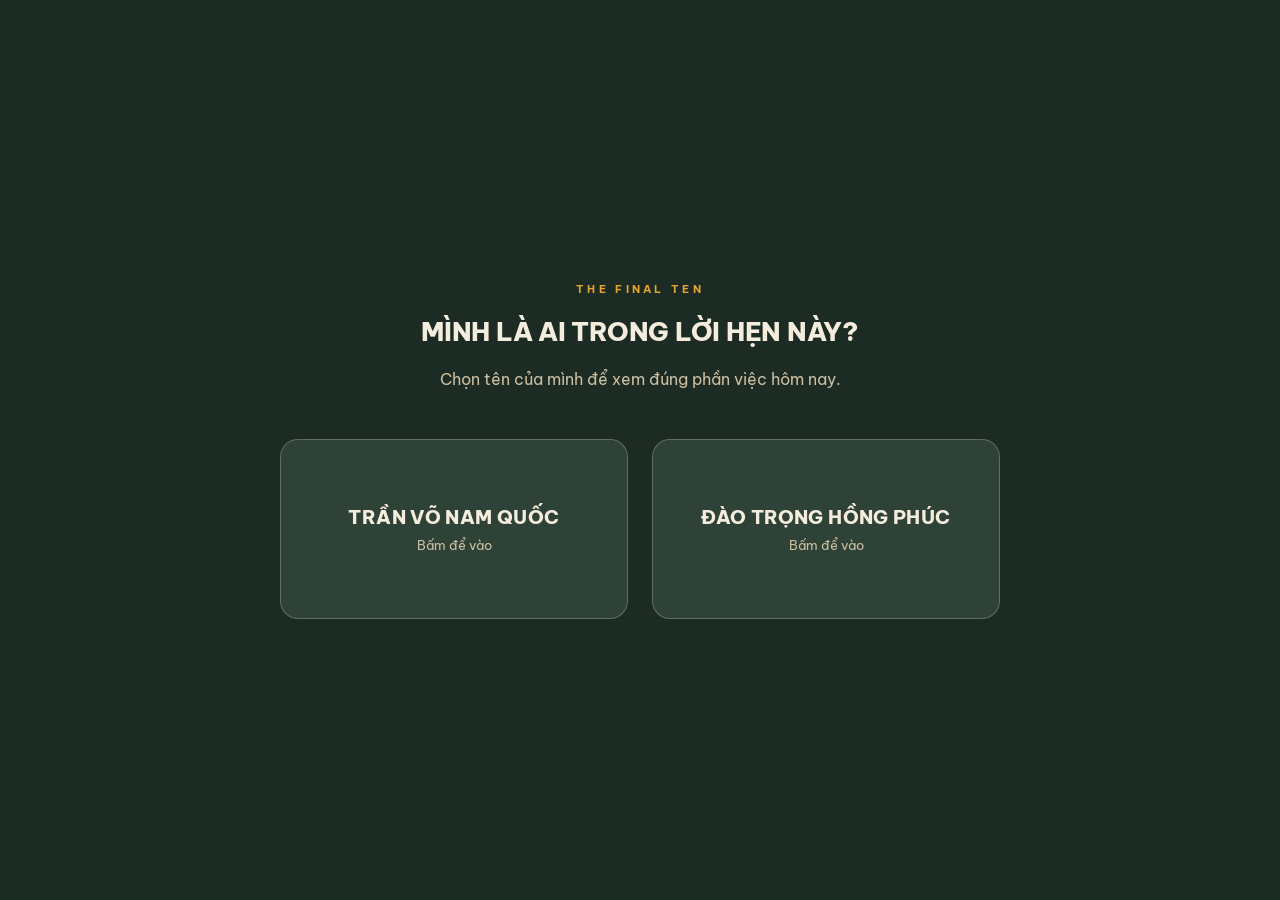
==== admin.html @ 096406b3 "Đưa web THE FINAL TEN lên" ====
<!doctype html>
<html lang="vi">
<head>
  <meta charset="UTF-8" />
  <meta name="viewport" content="width=device-width, initial-scale=1.0" />
  <title>Quản trị · THE FINAL TEN</title>
  <link rel="stylesheet" href="css/style.css" />
</head>
<body>
  <header class="site-header" id="site-header"></header>

  <main>
    <section class="page-hero">
      <div class="wrap wrap--mid">
        <h1 id="page-title"></h1>
        <p id="page-lead"></p>
      </div>
    </section>

    <section class="section-cream" style="padding-top:0">
      <div class="wrap wrap--mid">

        <div class="admin-section">
          <h2>Thông tin giải</h2>
          <form id="settings-form">
            <div class="form-grid-2">
              <div class="form-field"><label>Ngày giờ xuất phát</label><input type="datetime-local" id="s-datetime" /></div>
              <div class="form-field"><label>Tên giải</label><input type="text" id="s-name" /></div>
            </div>
            <div class="form-grid-2">
              <div class="form-field"><label>Địa điểm</label><input type="text" id="s-location" /></div>
              <div class="form-field"><label>Cự ly (km)</label><input type="text" id="s-distance" /></div>
            </div>
            <div class="form-grid-2">
              <div class="form-field"><label>Độ cao tích lũy (m)</label><input type="text" id="s-elevation" /></div>
              <div class="form-field"><label>Cut-off (giờ)</label><input type="text" id="s-cutoff" /></div>
            </div>
            <div class="form-field"><label>Ngày bắt đầu hành trình</label><input type="date" id="s-start" /></div>
            <button type="submit" class="btn-small save">Lưu thông tin giải</button>
          </form>
        </div>

        <div class="admin-section">
          <h2>Thêm / sửa bài tập trong giáo án</h2>
          <form id="plan-form">
            <div class="admin-row">
              <select id="p-runner" class="grow"></select>
              <input type="date" id="p-date" class="grow" />
              <select id="p-type">
                <option value="workout">Buổi tập</option>
                <option value="rest">Ngày nghỉ</option>
              </select>
            </div>
            <div class="admin-row">
              <input type="text" id="p-name" class="grow" placeholder="Tên bài (vd. Easy run)" />
              <input type="number" id="p-km" step="0.1" placeholder="km" style="width:90px" />
              <input type="number" id="p-min" step="1" placeholder="phút" style="width:90px" />
              <input type="text" id="p-intensity" placeholder="Cường độ" style="width:140px" />
            </div>
            <button type="submit" class="btn-small save">Lưu bài tập</button>
          </form>
          <div id="plan-admin-list" style="margin-top:20px"></div>
        </div>

        <div class="admin-section">
          <h2>Các mốc — Road to 27.12</h2>
          <div id="milestones-list"></div>
        </div>

        <div class="admin-section">
          <h2>Kết quả ngày thi</h2>
          <div id="results-form"></div>
        </div>

      </div>
    </section>
  </main>

  <script type="module" src="js/admin.js"></script>
</body>
</html>
---- css/style.css ----
@import url("https://fonts.googleapis.com/css2?family=Be+Vietnam+Pro:wght@400;500;600;700;800;900&display=swap");

:root {
  --race-red: #ad2419;
  --race-red-dark: #7c1810;
  --race-yellow: #e8a52e;
  --race-yellow-dark: #b97e18;

  --cream: #f4ecdc;
  --cream-dim: #cdc0a2;
  --cream-soft: #e9ddc4;

  --earth: #6b4a32;
  --earth-dark: #4a3322;
  --earth-light: #8a6446;

  --forest: #2e4238;
  --forest-light: #3b5347;
  --forest-dark: #1c2b23;

  --ink: #201c16;
}

* {
  box-sizing: border-box;
}

html {
  scroll-behavior: smooth;
}

body {
  margin: 0;
  background: var(--cream);
  color: var(--ink);
  font-family: "Be Vietnam Pro", Arial, Helvetica, sans-serif;
  line-height: 1.5;
}

a {
  color: inherit;
}

img {
  max-width: 100%;
  display: block;
}

.wrap {
  max-width: 1120px;
  margin: 0 auto;
  padding: 0 20px;
}
.wrap--narrow {
  max-width: 760px;
}
.wrap--mid {
  max-width: 920px;
}

.contour-bg {
  background-image:
    repeating-radial-gradient(circle at 20% 30%, transparent 0, transparent 38px, rgba(244, 236, 220, 0.06) 39px, rgba(244, 236, 220, 0.06) 40px),
    repeating-radial-gradient(circle at 85% 70%, transparent 0, transparent 46px, rgba(244, 236, 220, 0.05) 47px, rgba(244, 236, 220, 0.05) 48px);
}

/* ---------- Header ---------- */
.site-header {
  position: sticky;
  top: 0;
  z-index: 40;
  background: rgba(32, 28, 22, 0.95);
  backdrop-filter: blur(6px);
  border-bottom: 1px solid rgba(107, 74, 50, 0.4);
  color: var(--cream);
}
.site-header .wrap {
  height: 56px;
  display: flex;
  align-items: center;
  justify-content: space-between;
  gap: 16px;
}
.site-header .brand {
  font-weight: 800;
  letter-spacing: 0.02em;
  font-size: 15px;
  text-decoration: none;
  color: var(--cream);
  white-space: nowrap;
}
.site-header nav {
  display: flex;
  gap: 20px;
  font-size: 14px;
  color: var(--cream-dim);
}
.site-header nav a {
  text-decoration: none;
  color: inherit;
}
.site-header nav a:hover,
.site-header nav a[aria-current="page"] {
  color: var(--cream);
}
.header-actions {
  display: flex;
  align-items: center;
  gap: 12px;
}
.btn-log-small {
  font-size: 13px;
  font-weight: 700;
  background: var(--race-red);
  color: var(--cream);
  padding: 7px 14px;
  border-radius: 999px;
  text-decoration: none;
  white-space: nowrap;
}
.btn-log-small:hover {
  background: var(--race-red-dark);
}
.whoami {
  font-size: 12px;
  color: var(--cream-dim);
  background: none;
  border: none;
  cursor: pointer;
  font-family: inherit;
}
.whoami:hover {
  color: var(--cream);
}
.nav-mobile {
  display: none;
}

@media (max-width: 820px) {
  .site-header nav {
    display: none;
  }
  .nav-mobile {
    display: flex;
    gap: 16px;
    font-size: 12px;
    color: var(--cream-dim);
    overflow-x: auto;
    padding: 0 20px 10px;
  }
  .nav-mobile a {
    text-decoration: none;
    color: inherit;
    white-space: nowrap;
  }
}

/* ---------- Buttons ---------- */
.btn {
  display: inline-block;
  padding: 13px 22px;
  border-radius: 999px;
  font-weight: 700;
  font-size: 14px;
  text-decoration: none;
  cursor: pointer;
  border: none;
  font-family: inherit;
}
.btn-primary {
  background: var(--race-yellow);
  color: var(--ink);
}
.btn-primary:hover {
  background: var(--race-yellow-dark);
}
.btn-outline {
  background: transparent;
  border: 1px solid rgba(244, 236, 220, 0.4);
  color: var(--cream);
}
.btn-outline:hover {
  background: rgba(244, 236, 220, 0.1);
}
.btn-outline-dark {
  background: transparent;
  border: 1px solid rgba(32, 28, 22, 0.3);
  color: var(--ink);
}
.btn-outline-dark:hover {
  background: rgba(32, 28, 22, 0.06);
}

/* ---------- Sections generic ---------- */
section {
  padding: 64px 0;
}
.section-cream { background: var(--cream); }
.section-cream-soft { background: var(--cream-soft); }
.section-forest { background: var(--forest); color: var(--cream); }
.section-forest-dark { background: var(--forest-dark); color: var(--cream); }
.section-earth-dark { background: var(--earth-dark); color: var(--cream); }
.section-ink { background: var(--ink); color: var(--cream); }
.section-red {
  background: linear-gradient(135deg, var(--race-red), var(--race-red-dark) 60%, var(--ink));
  color: var(--cream);
}

.eyebrow {
  font-size: 11px;
  letter-spacing: 0.3em;
  font-weight: 700;
  color: var(--race-yellow);
  margin: 0 0 16px;
}
h1, h2, h3 {
  font-weight: 800;
  margin: 0;
  letter-spacing: -0.01em;
}
.dim { opacity: 0.72; }

/* ---------- Hero ---------- */
.hero-inner {
  padding-top: 72px;
  padding-bottom: 88px;
  position: relative;
}
.hero-title {
  font-size: clamp(2.6rem, 7vw, 4.5rem);
  line-height: 0.95;
  margin-top: 8px;
}
.hero-subtitle {
  font-size: clamp(1.2rem, 3vw, 1.6rem);
  font-weight: 700;
  margin-top: 14px;
}
.hero-intro {
  margin-top: 28px;
  color: var(--cream-dim);
  font-size: 1.05rem;
}
.hero-intro p { margin: 2px 0; }
.countdown-label {
  font-size: 12px;
  letter-spacing: 0.2em;
  color: var(--cream-dim);
  margin: 40px 0 16px;
}
.countdown {
  display: flex;
  align-items: flex-end;
  gap: 10px;
  flex-wrap: wrap;
}
.countdown .unit {
  display: flex;
  flex-direction: column;
  align-items: center;
}
.countdown .val {
  font-size: clamp(1.8rem, 5vw, 3rem);
  font-weight: 800;
  font-variant-numeric: tabular-nums;
  line-height: 1;
}
.countdown .lbl {
  font-size: 10px;
  letter-spacing: 0.2em;
  color: var(--cream-dim);
  margin-top: 8px;
}
.countdown .colon {
  font-size: clamp(1.4rem, 3vw, 2rem);
  font-weight: 800;
  color: var(--race-yellow);
  padding-bottom: 14px;
}
.countdown-meta {
  margin-top: 24px;
  font-size: 13px;
  letter-spacing: 0.06em;
  color: var(--cream-dim);
}
.hero-cta {
  margin-top: 40px;
  display: flex;
  gap: 12px;
  flex-wrap: wrap;
}
.hero-flex {
  display: flex;
  align-items: center;
  justify-content: space-between;
  gap: 48px;
}
.hero-text {
  max-width: 640px;
  flex-shrink: 1;
}
.hero-visual {
  flex-shrink: 0;
  width: 220px;
  aspect-ratio: 1 / 2;
  border-radius: 18px;
  overflow: hidden;
  box-shadow: 0 20px 60px rgba(0,0,0,0.4);
  outline: 1px solid rgba(244,236,220,0.2);
  opacity: 0.92;
}
.hero-visual img {
  width: 100%;
  height: 100%;
  object-fit: cover;
}
@media (max-width: 980px) {
  .hero-visual { display: none; }
}

/* ---------- Time banner ---------- */
.time-banner p:first-child {
  font-size: 1.3rem;
  font-weight: 800;
  margin-bottom: 8px;
}
.time-banner p.body {
  color: var(--cream-dim);
}

/* ---------- Promise section ---------- */
.promise-body {
  text-align: center;
  color: var(--earth-dark);
  font-size: 1.05rem;
  line-height: 1.75;
}
.promise-body p { margin: 0 0 20px; }
.promise-quote {
  font-weight: 800;
  font-style: italic;
  color: var(--ink);
  font-size: 1.15rem;
}
.promise-closing {
  margin-top: 32px;
  font-weight: 700;
  color: var(--ink);
}

/* ---------- Dual dashboard ---------- */
.dual-grid {
  display: flex;
  gap: 32px;
  margin-top: 44px;
  align-items: stretch;
}
.runner-card {
  flex: 1;
  background: var(--cream-soft);
  border: 1px solid rgba(107,74,50,0.15);
  border-radius: 18px;
  padding: 30px;
}
.runner-card h3 {
  font-size: 1.15rem;
  margin-bottom: 26px;
}
.stat-grid {
  display: grid;
  grid-template-columns: 1fr 1fr;
  gap: 20px;
}
.stat-grid dt {
  font-size: 11px;
  letter-spacing: 0.1em;
  font-weight: 700;
  color: var(--earth);
  margin: 0 0 4px;
}
.stat-grid dd {
  font-size: 1.4rem;
  font-weight: 800;
  margin: 0;
}
.divider-v {
  width: 1px;
  background: rgba(107,74,50,0.2);
}
@media (max-width: 760px) {
  .dual-grid { flex-direction: column; }
  .divider-v { display: none; }
}

/* ---------- Today task ---------- */
.today-card {
  margin-top: 40px;
  background: var(--forest-light);
  border-radius: 18px;
  padding: 32px;
}
.today-card .label {
  font-size: 11px;
  letter-spacing: 0.15em;
  font-weight: 700;
  color: var(--race-yellow);
  margin-bottom: 8px;
}
.today-card .title {
  font-size: 1.25rem;
  font-weight: 800;
}
.today-card .body {
  margin-top: 8px;
  color: var(--cream-dim);
}
.today-card .meta {
  margin-top: 6px;
  font-size: 14px;
  color: var(--cream-dim);
}
.today-card .actions {
  margin-top: 22px;
  display: flex;
  gap: 12px;
  flex-wrap: wrap;
}

/* ---------- Weekly promises ---------- */
.week-grid {
  display: grid;
  grid-template-columns: 1fr 1fr;
  gap: 32px;
  margin-top: 40px;
}
.week-col-title {
  font-weight: 800;
  font-size: 14px;
  letter-spacing: 0.02em;
  margin-bottom: 12px;
}
.week-row {
  display: flex;
  align-items: center;
  justify-content: space-between;
  background: var(--cream);
  border-radius: 10px;
  padding: 10px 16px;
  margin-bottom: 8px;
}
.week-row .day {
  font-size: 12px;
  font-weight: 700;
  color: var(--earth);
  width: 32px;
}
.status-pill {
  display: inline-flex;
  align-items: center;
  padding: 3px 10px;
  border-radius: 999px;
  font-size: 11px;
  font-weight: 700;
  letter-spacing: 0.03em;
  white-space: nowrap;
}
.status-upcoming { background: var(--cream-soft); color: var(--earth); }
.status-unlogged { background: rgba(232,165,46,0.25); color: var(--earth-dark); }
.status-completed { background: var(--forest); color: var(--cream); }
.status-adjusted { background: rgba(107,74,50,0.25); color: var(--earth-dark); }
.status-recovery { background: rgba(107,74,50,0.25); color: var(--earth-dark); }
.status-missed { background: rgba(173,36,25,0.15); color: var(--race-red-dark); }
.week-footer {
  margin-top: 32px;
  text-align: center;
  color: var(--earth-dark);
}
@media (max-width: 700px) {
  .week-grid { grid-template-columns: 1fr; }
}

/* ---------- Road to Nui Dinh ---------- */
.road-scroll {
  margin-top: 48px;
  overflow-x: auto;
  padding-bottom: 8px;
}
.road-track {
  display: flex;
  align-items: flex-start;
  min-width: max-content;
}
.road-step {
  display: flex;
  align-items: flex-start;
}
.road-dot-col {
  display: flex;
  flex-direction: column;
  align-items: center;
  width: 120px;
}
.road-dot {
  width: 15px;
  height: 15px;
  border-radius: 50%;
  border: 2px solid var(--cream-dim);
  background: transparent;
}
.road-dot.done {
  background: var(--race-yellow);
  border-color: var(--race-yellow);
}
.road-step-title {
  margin-top: 10px;
  font-size: 11px;
  text-align: center;
  color: var(--cream-dim);
  line-height: 1.4;
  padding: 0 4px;
}
.road-step-title.done {
  color: var(--cream);
  font-weight: 700;
}
.road-line {
  height: 2px;
  width: 40px;
  margin-top: 7px;
  background: rgba(205,192,162,0.3);
}
.road-line.done { background: var(--race-yellow); }
.road-callout {
  margin-top: 36px;
  background: var(--forest-light);
  border-radius: 16px;
  padding: 22px 26px;
  max-width: 460px;
}
.road-callout .title { font-weight: 800; }
.road-callout .body { margin-top: 4px; color: var(--cream-dim); font-size: 14px; }

/* ---------- Numbers ---------- */
.numbers-top {
  display: flex;
  align-items: center;
  gap: 32px;
  margin-top: 36px;
  flex-wrap: wrap;
}
.numbers-days {
  font-size: 3.4rem;
  font-weight: 800;
  color: var(--race-red);
  line-height: 1;
}
.numbers-days-label {
  font-size: 11px;
  letter-spacing: 0.12em;
  font-weight: 700;
  color: var(--earth);
  margin-top: 4px;
}
.numbers-chart-lead {
  font-style: italic;
  color: var(--earth-dark);
}
table.metrics {
  margin-top: 40px;
  width: 100%;
  border-collapse: collapse;
}
table.metrics th, table.metrics td {
  text-align: left;
  padding: 12px 8px;
  border-top: 1px solid rgba(107,74,50,0.15);
}
table.metrics thead th {
  border-top: none;
  font-size: 14px;
  font-weight: 800;
}
table.metrics td:first-child, table.metrics th:first-child {
  font-size: 11px;
  letter-spacing: 0.08em;
  color: var(--earth);
  font-weight: 700;
}
.test-compare {
  margin-top: 48px;
  background: var(--forest);
  color: var(--cream);
  border-radius: 18px;
  padding: 30px;
}
.test-compare .label {
  font-size: 11px;
  letter-spacing: 0.15em;
  font-weight: 700;
  color: var(--race-yellow);
  margin-bottom: 24px;
}
.test-vs-row {
  display: flex;
  align-items: center;
  justify-content: center;
  gap: 40px;
  flex-wrap: wrap;
}
.test-vs-row .side { text-align: center; }
.test-vs-row .name { font-size: 14px; font-weight: 700; }
.test-vs-row .val { font-size: 1.3rem; font-weight: 800; margin-top: 4px; }
.test-vs-row .date { font-size: 12px; color: var(--cream-dim); margin-top: 2px; }
.test-vs-row .vs { font-size: 1.4rem; font-weight: 800; color: var(--race-yellow); }
.test-line {
  margin-top: 22px;
  text-align: center;
  font-style: italic;
  color: var(--cream-dim);
  font-size: 14px;
}

/* ---------- Journal ---------- */
.journal-lead p { margin: 8px 0; color: var(--cream-dim); }
.journal-grid {
  margin-top: 36px;
  display: grid;
  grid-template-columns: repeat(3, 1fr);
  gap: 18px;
}
.journal-card {
  background: rgba(107,74,50,0.3);
  border-radius: 12px;
  overflow: hidden;
}
.journal-card img {
  width: 100%;
  height: 160px;
  object-fit: cover;
}
.journal-card .pad { padding: 14px; }
.journal-card .meta { font-size: 12px; color: var(--cream-dim); }
.journal-card .note { margin-top: 8px; font-size: 14px; }
.journal-empty { margin-top: 36px; font-style: italic; color: var(--cream-dim); }
.journal-archive {
  margin-top: 44px;
  border-top: 1px solid rgba(244,236,220,0.15);
  padding-top: 28px;
}
.journal-archive .cap { font-size: 12px; color: var(--cream-dim); }
.journal-archive .explain { margin-top: 4px; font-style: italic; color: var(--cream-dim); font-size: 14px; max-width: 520px; }
.journal-archive a { margin-top: 10px; display: inline-block; font-size: 14px; font-weight: 700; color: var(--race-yellow); text-decoration: none; }
.journal-archive a:hover { text-decoration: underline; }
@media (max-width: 700px) {
  .journal-grid { grid-template-columns: 1fr; }
}

/* ---------- Race day ---------- */
.schedule-row {
  display: flex;
  gap: 18px;
  align-items: baseline;
  border-bottom: 1px solid rgba(244,236,220,0.15);
  padding-bottom: 12px;
  margin-bottom: 12px;
}
.schedule-row .time {
  font-size: 1.05rem;
  font-weight: 800;
  color: var(--race-yellow);
  width: 130px;
  flex-shrink: 0;
  font-variant-numeric: tabular-nums;
}
.race-specs {
  margin-top: 28px;
  display: flex;
  gap: 24px;
  flex-wrap: wrap;
  font-size: 13px;
  letter-spacing: 0.04em;
  color: var(--cream-dim);
}
.race-closing {
  margin-top: 40px;
  text-align: center;
  font-weight: 700;
  font-style: italic;
}

/* ---------- Closing ---------- */
.closing-title {
  font-size: clamp(1.3rem, 3vw, 2rem);
  line-height: 1.3;
}
.closing-footer {
  margin-top: 48px;
  font-size: 11px;
  letter-spacing: 0.2em;
  color: rgba(244,236,220,0.5);
}

/* ---------- Lightbox ---------- */
.lightbox-overlay {
  position: fixed;
  inset: 0;
  background: rgba(0,0,0,0.85);
  display: none;
  align-items: center;
  justify-content: center;
  padding: 20px;
  z-index: 100;
}
.lightbox-overlay.open { display: flex; }
.lightbox-box { position: relative; max-width: 720px; width: 100%; }
.lightbox-box img { width: 100%; border-radius: 8px; }
.lightbox-close {
  position: absolute;
  top: -14px;
  right: -14px;
  width: 32px;
  height: 32px;
  border-radius: 50%;
  background: #fff;
  color: #000;
  border: none;
  font-weight: 800;
  font-size: 18px;
  cursor: pointer;
}
.lightbox-credit { margin-top: 10px; text-align: center; font-size: 12px; color: rgba(255,255,255,0.6); }

/* ---------- Forms ---------- */
.form-field { margin-bottom: 20px; }
.form-field label {
  display: block;
  font-size: 13px;
  font-weight: 700;
  color: var(--earth-dark);
  margin-bottom: 6px;
}
.form-field .hint {
  font-size: 12px;
  color: var(--earth);
  margin-top: 4px;
}
.form-field input[type="text"],
.form-field input[type="number"],
.form-field input[type="date"],
.form-field input[type="url"],
.form-field select,
.form-field textarea {
  width: 100%;
  padding: 11px 14px;
  border-radius: 10px;
  border: 1px solid rgba(107,74,50,0.3);
  background: var(--cream);
  font-family: inherit;
  font-size: 14px;
  color: var(--ink);
}
.form-field textarea { min-height: 90px; resize: vertical; }
.form-grid-2 {
  display: grid;
  grid-template-columns: 1fr 1fr;
  gap: 20px;
}
@media (max-width: 640px) {
  .form-grid-2 { grid-template-columns: 1fr; }
}
.upload-box {
  border: 2px dashed rgba(107,74,50,0.35);
  border-radius: 14px;
  padding: 28px;
  text-align: center;
  color: var(--earth);
  cursor: pointer;
  background: var(--cream-soft);
}
.upload-box:hover { background: #e2d5b8; }
.upload-preview { margin-top: 14px; max-height: 220px; border-radius: 10px; overflow: hidden; }
.form-card {
  background: var(--cream-soft);
  border-radius: 20px;
  padding: 32px;
  margin-top: 32px;
  border: 1px solid rgba(107,74,50,0.15);
}
.form-message {
  margin-top: 16px;
  padding: 14px 18px;
  border-radius: 10px;
  font-size: 14px;
}
.form-message.success { background: rgba(46,66,56,0.12); color: var(--forest); }
.form-message.error { background: rgba(173,36,25,0.1); color: var(--race-red-dark); }

/* ---------- Generic page header ---------- */
.page-hero {
  padding: 56px 0 40px;
  background: var(--forest-dark);
  color: var(--cream);
}
.page-hero h1 { font-size: clamp(1.6rem, 4vw, 2.4rem); }
.page-hero p { margin-top: 12px; color: var(--cream-dim); max-width: 620px; }
.filters {
  display: flex;
  gap: 10px;
  margin-top: 20px;
}
.filters button {
  font-family: inherit;
  font-size: 13px;
  font-weight: 700;
  padding: 8px 16px;
  border-radius: 999px;
  border: 1px solid rgba(244,236,220,0.3);
  background: transparent;
  color: var(--cream-dim);
  cursor: pointer;
}
.filters button.active {
  background: var(--race-yellow);
  color: var(--ink);
  border-color: var(--race-yellow);
}

/* ---------- Plan list ---------- */
.plan-day {
  background: var(--cream-soft);
  border-radius: 14px;
  padding: 18px 22px;
  margin-bottom: 12px;
  display: flex;
  align-items: center;
  justify-content: space-between;
  gap: 16px;
  flex-wrap: wrap;
}
.plan-day .date-col { font-size: 12px; font-weight: 700; color: var(--earth); width: 130px; }
.plan-day .info { flex: 1; min-width: 180px; }
.plan-day .name { font-weight: 700; }
.plan-day .detail { font-size: 13px; color: var(--earth); margin-top: 2px; }

/* ---------- Login ---------- */
.login-wrap {
  min-height: 100vh;
  display: flex;
  align-items: center;
  justify-content: center;
  background: var(--forest-dark);
  padding: 60px 20px;
}
.login-card {
  width: 100%;
  max-width: 720px;
}
.login-title {
  text-align: center;
  font-size: 1.6rem;
  color: var(--cream);
  margin-bottom: 8px;
}
.login-sub {
  text-align: center;
  color: var(--cream-dim);
  margin-bottom: 48px;
}
.login-grid {
  display: grid;
  grid-template-columns: 1fr 1fr;
  gap: 24px;
}
.login-btn {
  height: 180px;
  border-radius: 18px;
  border: 1px solid rgba(244,236,220,0.25);
  background: var(--forest);
  color: var(--cream);
  font-family: inherit;
  cursor: pointer;
  display: flex;
  flex-direction: column;
  align-items: center;
  justify-content: center;
  gap: 8px;
}
.login-btn:hover { background: var(--forest-light); }
.login-btn .name { font-size: 1.2rem; font-weight: 800; letter-spacing: 0.02em; }
.login-btn .hint { font-size: 13px; color: var(--cream-dim); }
@media (max-width: 600px) {
  .login-grid { grid-template-columns: 1fr; }
}

/* ---------- Admin ---------- */
.admin-section {
  background: var(--cream-soft);
  border-radius: 16px;
  padding: 24px;
  margin-bottom: 28px;
}
.admin-section h2 { font-size: 1.05rem; margin-bottom: 16px; }
.admin-row {
  display: flex;
  gap: 12px;
  align-items: center;
  margin-bottom: 10px;
  flex-wrap: wrap;
}
.admin-row input, .admin-row select {
  padding: 8px 10px;
  border-radius: 8px;
  border: 1px solid rgba(107,74,50,0.3);
  font-family: inherit;
  font-size: 13px;
}
.admin-row .grow { flex: 1; min-width: 120px; }
.btn-small {
  font-size: 12px;
  padding: 7px 12px;
  border-radius: 8px;
  border: none;
  cursor: pointer;
  font-family: inherit;
  font-weight: 700;
}
.btn-small.save { background: var(--forest); color: var(--cream); }
.btn-small.danger { background: rgba(173,36,25,0.1); color: var(--race-red-dark); }
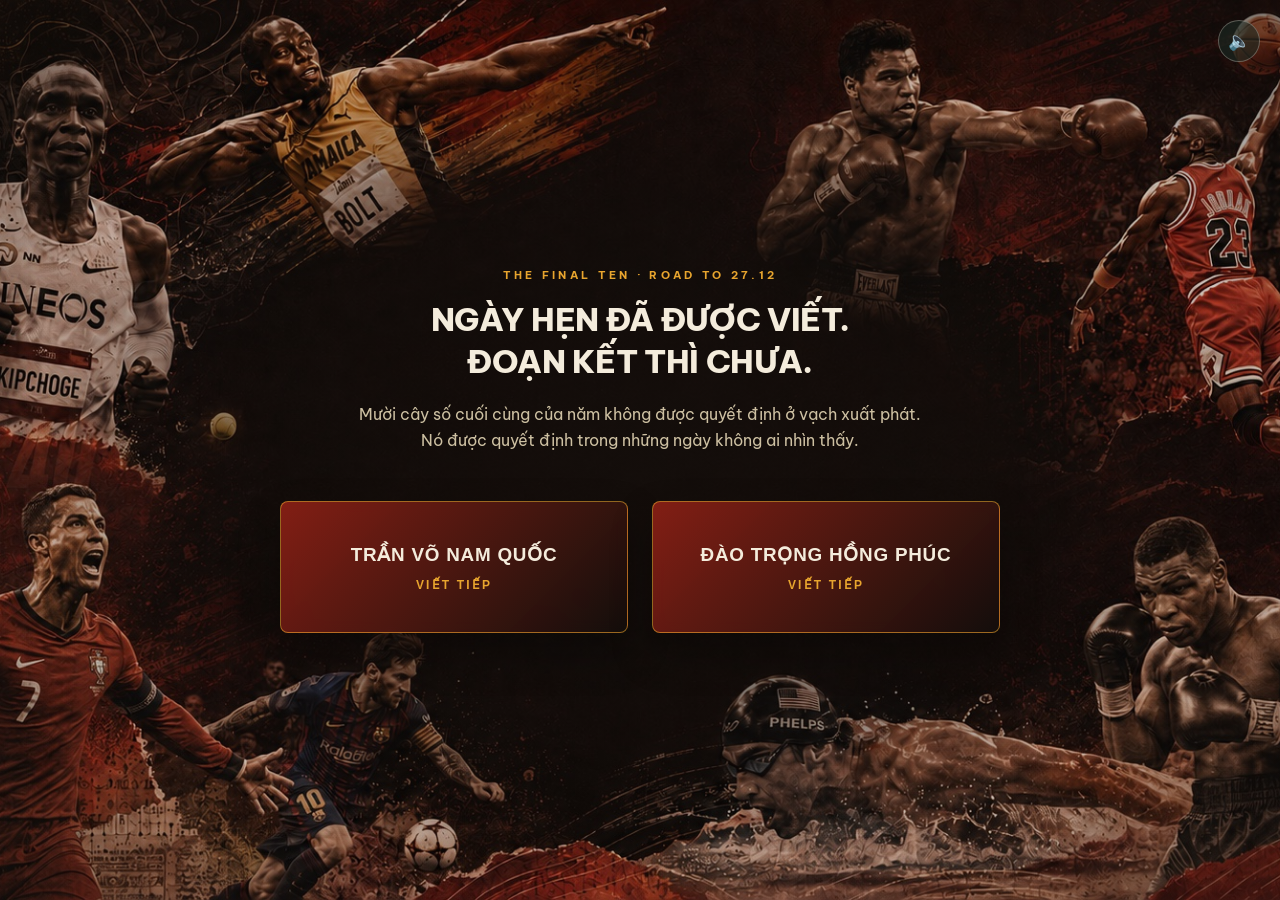
==== commit ba516575: "Read training plan from Google Sheet" ====
--- a/admin.html
+++ b/admin.html
@@ -41,6 +41,19 @@
         </div>
 
         <div class="admin-section">
+          <h2>Nguồn giáo án Google Sheet</h2>
+          <p class="admin-help">Dán link Google Sheet public/published CSV. Nếu để trống, trang Giáo án dùng dữ liệu lưu trong trình duyệt như hiện tại.</p>
+          <form id="sheet-source-form">
+            <div class="form-field">
+              <label>Google Sheet URL</label>
+              <input type="url" id="s-plan-sheet-url" placeholder="https://docs.google.com/spreadsheets/d/.../edit?gid=0" />
+              <p class="hint">Sheet nên có các cột: date, runner_id, type, workout_name, planned_distance_km, planned_duration_min, intensity, notes.</p>
+            </div>
+            <button type="submit" class="btn-small save">Lưu nguồn giáo án</button>
+          </form>
+        </div>
+
+        <div class="admin-section">
           <h2>Thêm / sửa bài tập trong giáo án</h2>
           <form id="plan-form">
             <div class="admin-row">
--- a/css/style.css
+++ b/css/style.css
@@ -841,14 +841,150 @@
 .plan-day .info { flex: 1; min-width: 180px; }
 .plan-day .name { font-weight: 700; }
 .plan-day .detail { font-size: 13px; color: var(--earth); margin-top: 2px; }
+.plan-source-note {
+  margin: 0 0 16px;
+  font-size: 13px;
+  color: var(--earth);
+}
+.plan-source-note.error {
+  color: var(--race-red-dark);
+}
+
+/* ---------- Mindset ---------- */
+.mindset-hero {
+  background:
+    linear-gradient(135deg, rgba(32, 28, 22, 0.94), rgba(124, 24, 16, 0.86)),
+    var(--ink);
+}
+.mindset-add-card,
+.mindset-empty,
+.featured-video,
+.video-card {
+  background: var(--cream-soft);
+  border: 1px solid rgba(107, 74, 50, 0.16);
+  border-radius: 8px;
+}
+.mindset-add-card {
+  padding: 24px;
+  margin-bottom: 28px;
+  display: grid;
+  gap: 18px;
+}
+.mindset-add-card h2,
+.mindset-section-title h2,
+.featured-copy h2 {
+  margin: 0;
+}
+.mindset-add-card p,
+.mindset-section-title p,
+.featured-copy p,
+.mindset-empty p {
+  color: var(--earth);
+  margin: 6px 0 0;
+}
+.mindset-form {
+  display: grid;
+  grid-template-columns: 1fr 1.4fr auto;
+  gap: 12px;
+}
+.mindset-form input {
+  min-width: 0;
+  padding: 12px 14px;
+  border-radius: 8px;
+  border: 1px solid rgba(107, 74, 50, 0.28);
+  background: var(--cream);
+  color: var(--ink);
+  font: inherit;
+}
+.featured-video {
+  display: grid;
+  grid-template-columns: minmax(0, 1.7fr) minmax(220px, 0.8fr);
+  gap: 24px;
+  padding: 24px;
+  align-items: center;
+}
+.featured-frame,
+.video-thumb {
+  aspect-ratio: 16 / 9;
+  overflow: hidden;
+  border-radius: 8px;
+  background: var(--ink);
+}
+.featured-frame iframe,
+.video-thumb iframe {
+  width: 100%;
+  height: 100%;
+  border: 0;
+  display: block;
+}
+.mindset-empty {
+  padding: 36px;
+  margin-bottom: 28px;
+}
+.mindset-empty h2 {
+  margin: 6px 0 0;
+}
+.mindset-section-title {
+  margin: 32px 0 16px;
+}
+.video-grid {
+  display: grid;
+  grid-template-columns: repeat(2, minmax(0, 1fr));
+  gap: 20px;
+}
+.video-card {
+  overflow: hidden;
+}
+.video-thumb {
+  width: 100%;
+  border: 0;
+  cursor: pointer;
+  padding: 0;
+}
+.video-card-body {
+  padding: 18px;
+}
+.video-card-body h3 {
+  margin: 0;
+  font-size: 1rem;
+}
+.video-card-actions {
+  display: flex;
+  gap: 12px;
+  margin-top: 14px;
+}
+.video-card-actions button {
+  border: 0;
+  background: transparent;
+  color: var(--race-red-dark);
+  cursor: pointer;
+  font: inherit;
+  font-size: 13px;
+  font-weight: 800;
+  padding: 0;
+}
+@media (max-width: 760px) {
+  .mindset-form,
+  .featured-video,
+  .video-grid {
+    grid-template-columns: 1fr;
+  }
+}
 
 /* ---------- Login ---------- */
 .login-wrap {
+  position: relative;
   min-height: 100vh;
   display: flex;
   align-items: center;
   justify-content: center;
-  background: var(--forest-dark);
+  background-color: var(--forest-dark);
+  background-image:
+    radial-gradient(ellipse at center, rgba(20, 15, 12, 0.8) 0%, rgba(20, 15, 12, 0.55) 38%, rgba(20, 15, 12, 0.2) 68%, rgba(20, 15, 12, 0.55) 100%),
+    url("../assets/login-bg.jpg");
+  background-size: cover, cover;
+  background-position: center, center;
+  background-repeat: no-repeat, no-repeat;
   padding: 60px 20px;
 }
 .login-card {
@@ -857,12 +993,14 @@
 }
 .login-title {
   text-align: center;
-  font-size: 1.6rem;
-  color: var(--cream);
-  margin-bottom: 8px;
+  font-size: clamp(1.5rem, 4vw, 2rem);
+  line-height: 1.3;
+  color: var(--cream);
+  margin-bottom: 20px;
 }
 .login-sub {
   text-align: center;
+  line-height: 1.6;
   color: var(--cream-dim);
   margin-bottom: 48px;
 }
@@ -871,11 +1009,36 @@
   grid-template-columns: 1fr 1fr;
   gap: 24px;
 }
+.sound-toggle {
+  position: absolute;
+  top: 20px;
+  right: 20px;
+  width: 42px;
+  height: 42px;
+  border-radius: 50%;
+  border: 1px solid rgba(244, 236, 220, 0.3);
+  background: rgba(28, 43, 35, 0.6);
+  color: var(--cream);
+  font-size: 18px;
+  cursor: pointer;
+  display: flex;
+  align-items: center;
+  justify-content: center;
+  z-index: 5;
+}
+.sound-toggle:hover {
+  background: rgba(28, 43, 35, 0.85);
+}
 .login-btn {
-  height: 180px;
-  border-radius: 18px;
-  border: 1px solid rgba(244,236,220,0.25);
-  background: var(--forest);
+  min-height: 132px;
+  border-radius: 8px;
+  border: 1px solid rgba(232, 165, 46, 0.58);
+  background:
+    linear-gradient(135deg, rgba(173, 36, 25, 0.72), rgba(20, 15, 12, 0.76)),
+    rgba(20, 15, 12, 0.68);
+  box-shadow: 0 20px 42px rgba(0, 0, 0, 0.28);
+  backdrop-filter: blur(7px);
+  -webkit-backdrop-filter: blur(7px);
   color: var(--cream);
   font-family: inherit;
   cursor: pointer;
@@ -883,11 +1046,36 @@
   flex-direction: column;
   align-items: center;
   justify-content: center;
-  gap: 8px;
-}
-.login-btn:hover { background: var(--forest-light); }
-.login-btn .name { font-size: 1.2rem; font-weight: 800; letter-spacing: 0.02em; }
-.login-btn .hint { font-size: 13px; color: var(--cream-dim); }
+  gap: 12px;
+  padding: 22px;
+  text-transform: uppercase;
+  transition: transform 0.2s, background-color 0.2s, border-color 0.2s, box-shadow 0.2s;
+}
+.login-btn:hover {
+  transform: translateY(-2px);
+  background:
+    linear-gradient(135deg, rgba(173, 36, 25, 0.86), rgba(42, 18, 13, 0.82)),
+    rgba(20, 15, 12, 0.75);
+  border-color: rgba(232, 165, 46, 0.9);
+  box-shadow: 0 26px 54px rgba(0, 0, 0, 0.36);
+}
+.login-btn:focus-visible {
+  outline: 3px solid rgba(232, 165, 46, 0.72);
+  outline-offset: 4px;
+}
+.login-btn .name {
+  font-size: clamp(1rem, 2vw, 1.18rem);
+  font-weight: 900;
+  letter-spacing: 0.04em;
+  color: var(--cream);
+  text-align: center;
+}
+.login-btn .hint {
+  font-size: 12px;
+  font-weight: 900;
+  letter-spacing: 0.18em;
+  color: var(--race-yellow);
+}
 @media (max-width: 600px) {
   .login-grid { grid-template-columns: 1fr; }
 }
@@ -900,6 +1088,11 @@
   margin-bottom: 28px;
 }
 .admin-section h2 { font-size: 1.05rem; margin-bottom: 16px; }
+.admin-help {
+  margin: -8px 0 18px;
+  font-size: 13px;
+  color: var(--earth);
+}
 .admin-row {
   display: flex;
   gap: 12px;
